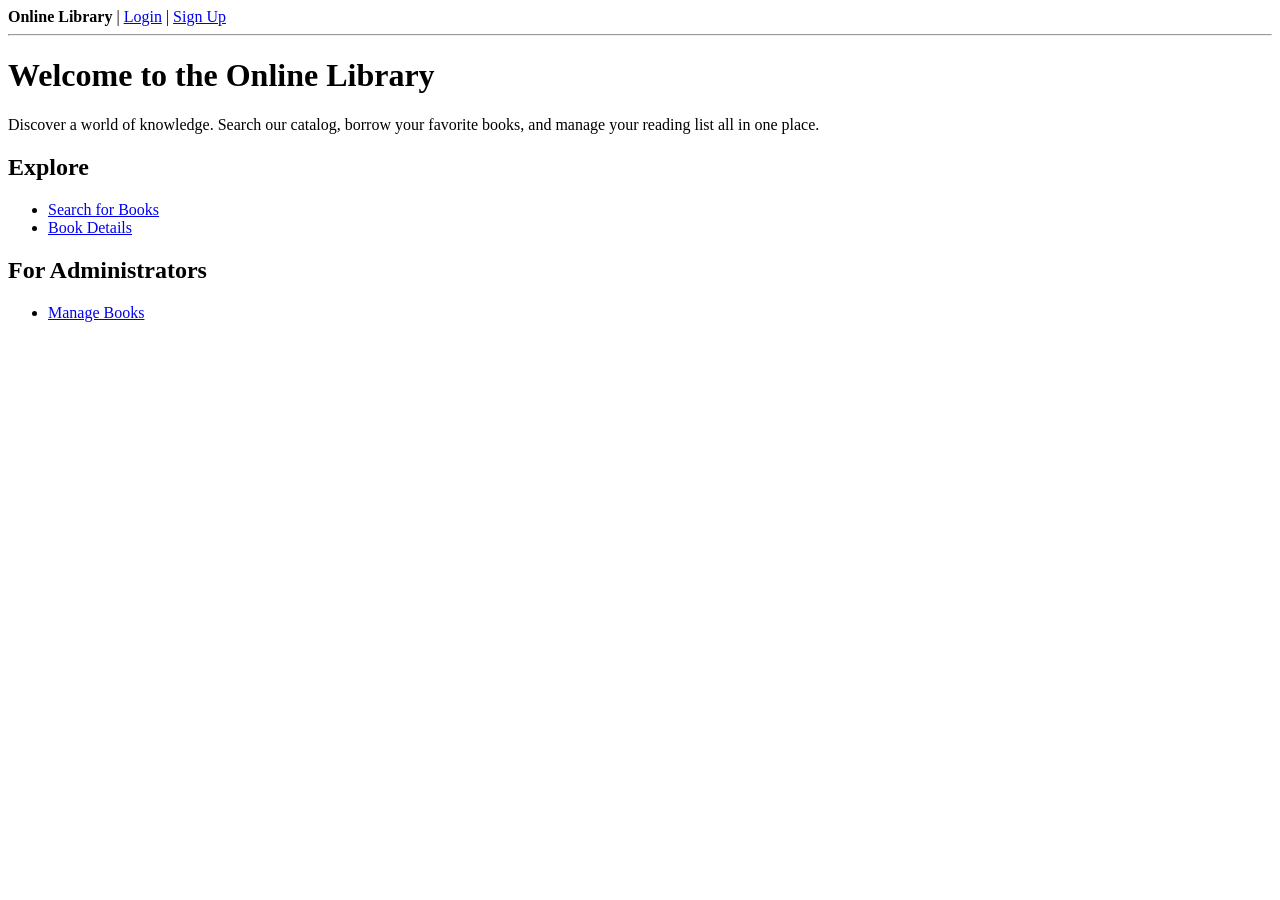
==== index.html @ 1f73c707 "Update index.html" ====
<!DOCTYPE html>
<html lang="en">
<head>
    <meta charset="UTF-8">
    <title>Online Library - Home</title>
</head>
<body>
    <nav class="navbar">
        <b>Online Library</b> | 
        <a href="pages/login.html">Login</a> | 
        <a href="pages/signup.html">Sign Up</a>
    </nav>
    <hr>

    <main class="container">
        <h1>Welcome to the Online Library</h1>
        <p>Discover a world of knowledge. Search our catalog, borrow your favorite books, and manage your reading list all in one place.</p>
        
        <section>
            <h2>Explore</h2>
            <ul>
                <li><a href="pages/search_books.html">Search for Books</a></li>
                <li><a href="pages/book_details.html">Book Details</a></li>
            </ul>
        </section>
        
        <section>
            <h2>For Administrators</h2>
            <ul>
                <li><a href="pages/admin_books.html">Manage Books</a></li>
            </ul>
        </section>
    </main>
</body>
</html>
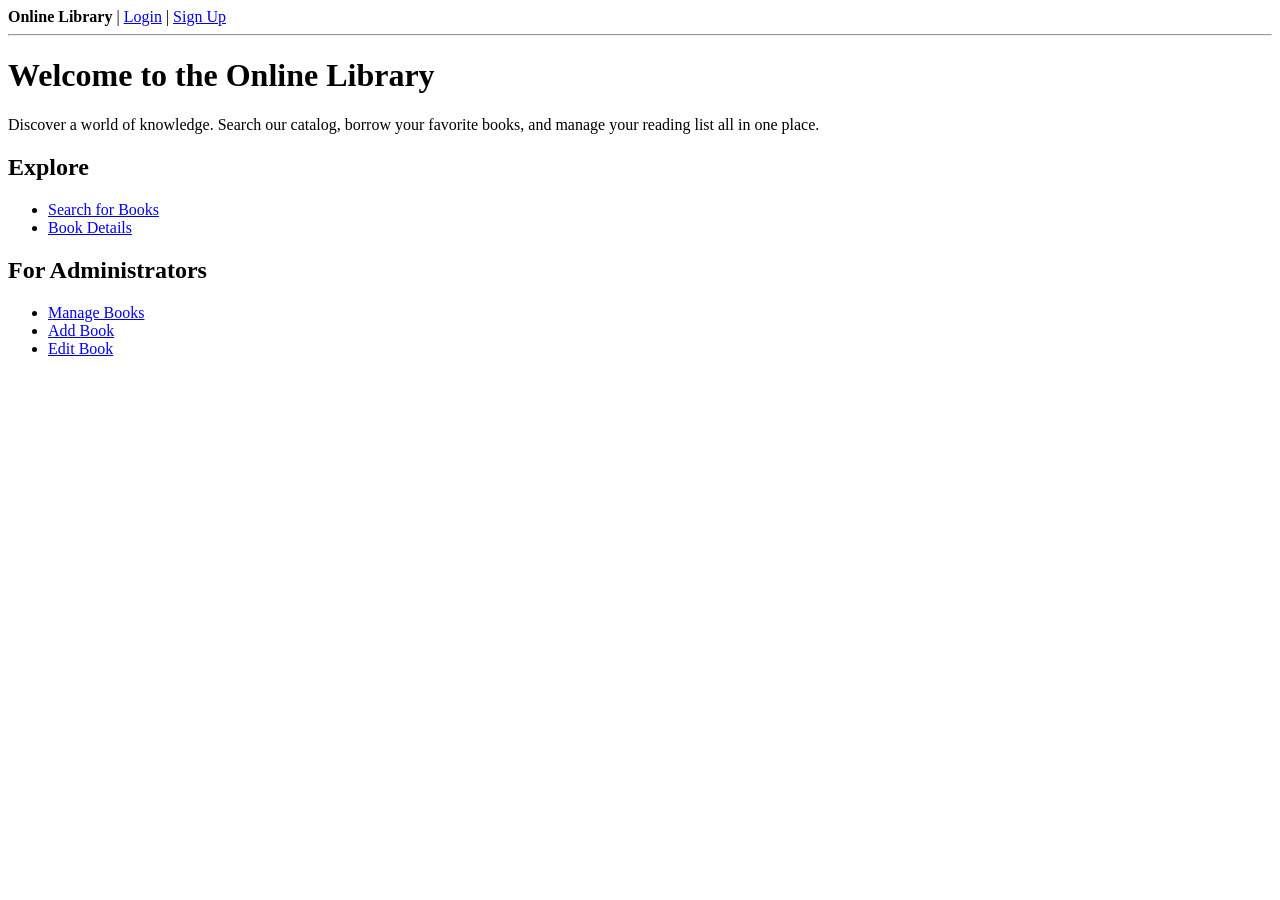
==== commit f2a2ecab: "Update index.html" ====
--- a/index.html
+++ b/index.html
@@ -28,6 +28,8 @@
             <h2>For Administrators</h2>
             <ul>
                 <li><a href="pages/admin_books.html">Manage Books</a></li>
+                <li><a href="pages/add_book.html">Add Book</a></li>
+                <li><a href="pages/edit_book.html">Edit Book</a></li>
             </ul>
         </section>
     </main>
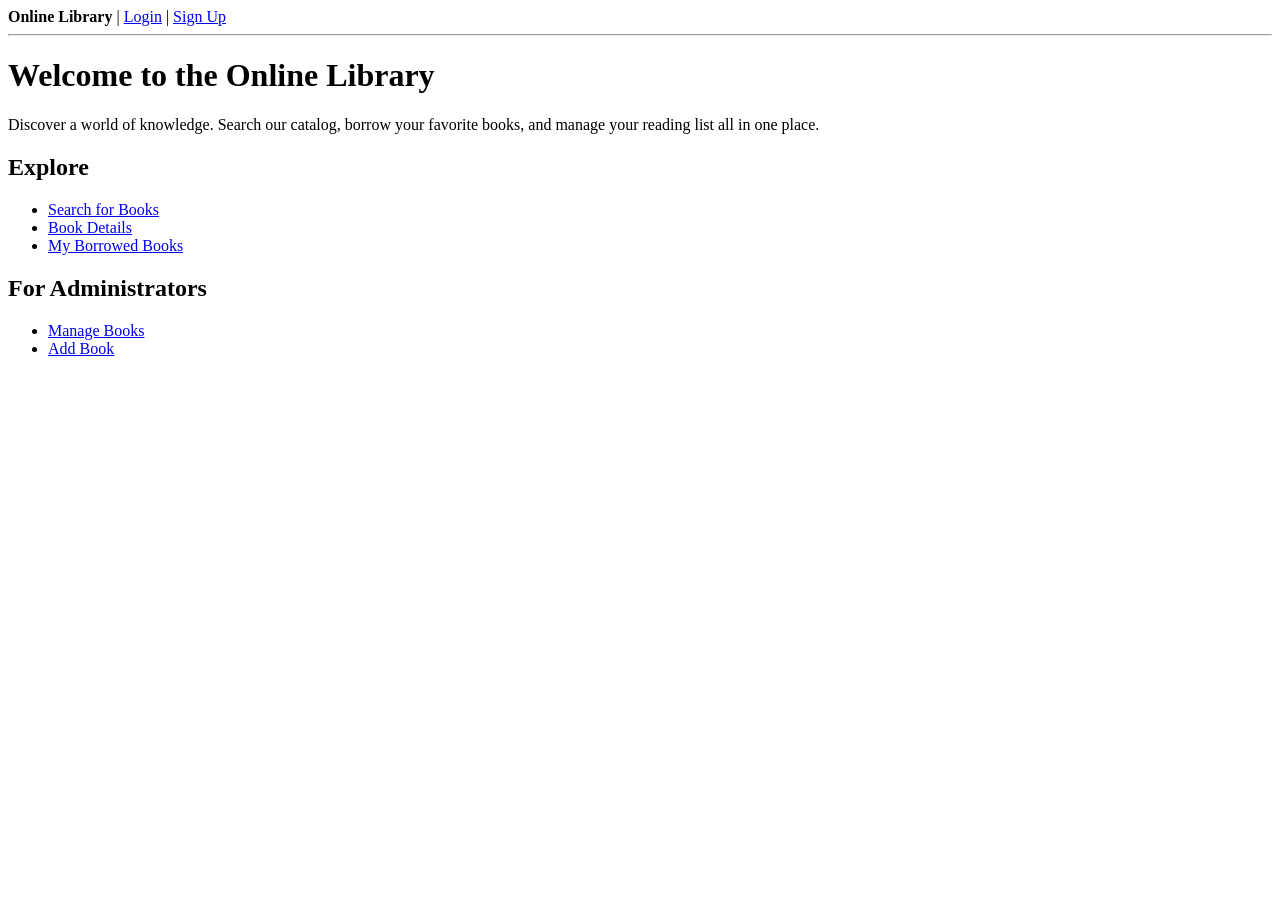
==== commit 2cbc8dc6: "fix some issues and make combine the whole project together" ====
--- a/index.html
+++ b/index.html
@@ -21,6 +21,7 @@
             <ul>
                 <li><a href="pages/search_books.html">Search for Books</a></li>
                 <li><a href="pages/book_details.html">Book Details</a></li>
+                <li><a href="pages/user_borrowed.html">My Borrowed Books</a></li>
             </ul>
         </section>
         
@@ -29,7 +30,6 @@
             <ul>
                 <li><a href="pages/admin_books.html">Manage Books</a></li>
                 <li><a href="pages/add_book.html">Add Book</a></li>
-                <li><a href="pages/edit_book.html">Edit Book</a></li>
             </ul>
         </section>
     </main>
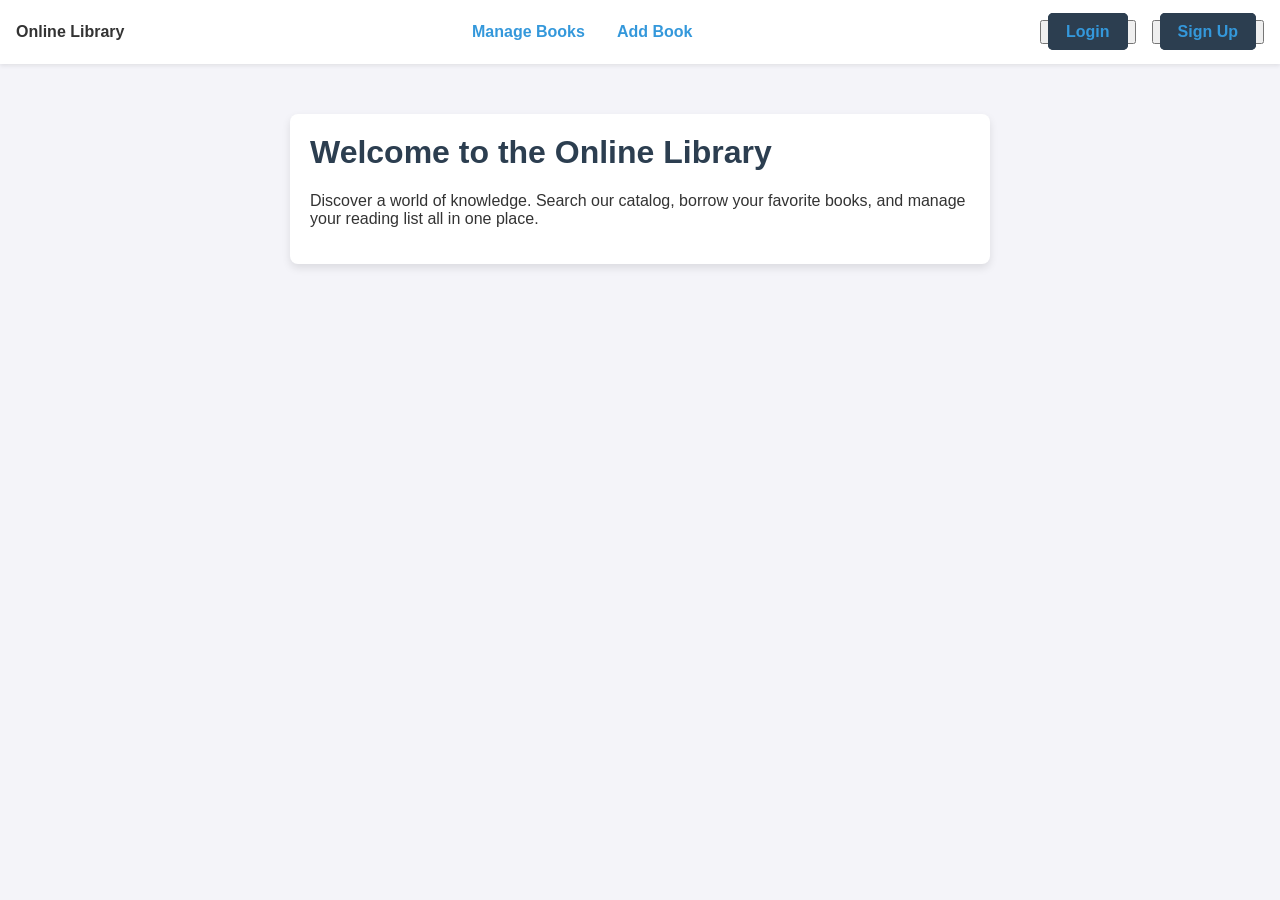
==== commit 5958d151: "navbar css and finished login and signUp" ====
--- a/index.html
+++ b/index.html
@@ -1,37 +1,32 @@
 <!DOCTYPE html>
 <html lang="en">
 <head>
+    <link rel="stylesheet" href="style.css">
     <meta charset="UTF-8">
     <title>Online Library - Home</title>
 </head>
 <body>
     <nav class="navbar">
-        <b>Online Library</b> | 
-        <a href="pages/login.html">Login</a> | 
-        <a href="pages/signup.html">Sign Up</a>
+        <b>Online Library</b>
+        <ul class="pageOptions">
+            <li><a href="pages/admin_books.html">Manage Books</a></li>
+            <li><a href="pages/add_book.html">Add Book</a></li>
+        </ul>
+        <div id="adminBeforeAuth" class="logContainer">
+            <button><a href="pages/login.html" class="navbarBtns">Login</a></button>
+            <button><a href="pages/signup.html" class="navbarBtns">Sign Up</a></button>
+        </div>
+
+        <div id="adminAfterAuth" class="logContainer">
+            <button id="adminLogOutBtn" class="navbarBtns">Log Out</button>
+        </div>
     </nav>
-    <hr>
 
     <main class="container">
         <h1>Welcome to the Online Library</h1>
         <p>Discover a world of knowledge. Search our catalog, borrow your favorite books, and manage your reading list all in one place.</p>
-        
-        <section>
-            <h2>Explore</h2>
-            <ul>
-                <li><a href="pages/search_books.html">Search for Books</a></li>
-                <li><a href="pages/book_details.html">Book Details</a></li>
-                <li><a href="pages/user_borrowed.html">My Borrowed Books</a></li>
-            </ul>
-        </section>
-        
-        <section>
-            <h2>For Administrators</h2>
-            <ul>
-                <li><a href="pages/admin_books.html">Manage Books</a></li>
-                <li><a href="pages/add_book.html">Add Book</a></li>
-            </ul>
-        </section>
+
     </main>
+    <script src="main.js"></script>
 </body>
 </html>
--- a/style.css
+++ b/style.css
@@ -0,0 +1,170 @@
+/*
+#7c5140
+#a8887b
+#d4c2bb
+*/
+
+:root {
+    --primary-color: #2c3e50;
+    --secondary-color: #3498db;
+    --background-color: #f4f4f9;
+    --text-color: #333333;
+    --error-color: #e74c3c;
+    --font-family: Arial, sans-serif;
+}
+
+* {
+    box-sizing: border-box;
+}
+
+body {
+    font-family: var(--font-family), sans-serif;
+    background-color: var(--background-color);
+    color: var(--text-color);
+    margin: 0;
+    padding: 0;
+
+}
+
+
+a {
+    text-decoration: none;
+}
+
+ul {
+    list-style-type: none;
+    padding: 0;
+    margin: 0;
+}
+
+.container {
+    max-width: 700px;
+    margin: 20px auto;
+    padding: 20px;
+    background: white;
+    border-radius: 8px;
+    box-shadow: 0 4px 8px rgba(0, 0, 0, 0.1);
+}
+
+.navbar {
+    display: flex;
+    align-items: center;
+    justify-content: space-between;
+    gap: 10px;
+    padding: 20px 16px;
+    background: white;
+    box-shadow: 0 2px 4px rgba(0, 0, 0, 0.08);
+    margin-bottom: 50px;
+}
+
+.navbar a {
+    color: var(--secondary-color);
+    font-weight: 600;
+}
+
+.navbar a:visited {
+    color: var(--secondary-color);
+}
+
+.navbar a:hover {
+    color: var(--primary-color);
+}
+
+.nav-container {
+
+    justify-content: space-between;
+    align-items: center;
+
+}
+
+.hidden {
+    display: none !important;
+}
+
+.brand {
+    font-weight: 700;
+    color: var(--primary-color);
+    margin-right: 8px;
+}
+
+.btn {
+    background-color: var(--secondary-color);
+    color: white;
+    padding: 10px 15px;
+    border: none;
+    border-radius: 4px;
+    cursor: pointer;
+    font-weight: 600;
+}
+
+.btn:hover {
+    background-color: var(--primary-color);
+}
+
+.form-group {
+    margin-bottom: 12px;
+    display: flex;
+    flex-direction: column;
+    gap: 6px;
+}
+
+input,
+select,
+textarea,
+button {
+    font: inherit;
+}
+
+input,
+select,
+textarea {
+    padding: 10px;
+    border: 1px solid #d0d5dd;
+    border-radius: 4px;
+}
+
+.error {
+    color: var(--error-color);
+    font-size: 0.9rem;
+}
+
+article {
+    padding: 12px;
+    border: 1px solid #e0e0e0;
+    border-radius: 6px;
+    margin-bottom: 10px;
+    background: #ffffff;
+}
+
+h1,
+h2,
+h3,
+h4 {
+    color: var(--primary-color);
+    margin-top: 0;
+}
+
+
+.pageOptions {
+    display: flex;
+    gap: 2rem;
+}
+
+.navbarBtns {
+    text-decoration: none;
+    background-color: var(--primary-color);
+    color: #fff;
+    padding: 0.5rem 1rem;
+    border: 2px solid var(--primary-color);
+    border-radius: 5px;
+    transition: 0.5s;
+}
+.navbarBtns:hover {
+    background-color: var(--secondary-color)
+}
+
+.logContainer {
+    display: flex;
+    gap: 1rem;
+
+}
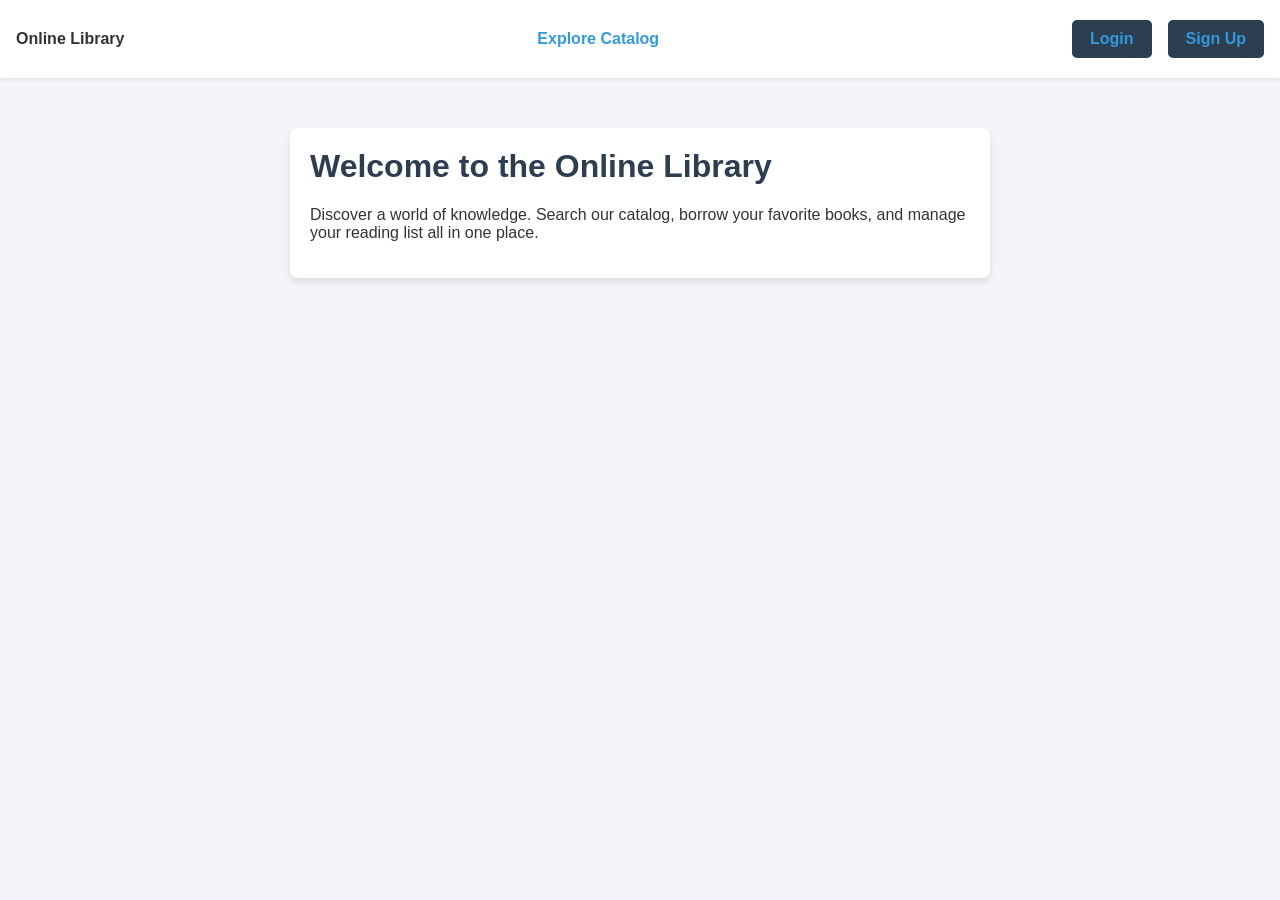
==== commit 68692333: "update some logic and finish missing things" ====
--- a/index.html
+++ b/index.html
@@ -1,32 +1,31 @@
 <!DOCTYPE html>
 <html lang="en">
 <head>
-    <link rel="stylesheet" href="style.css">
+    <link rel="stylesheet" href="css/style.css">
     <meta charset="UTF-8">
     <title>Online Library - Home</title>
 </head>
 <body>
     <nav class="navbar">
         <b>Online Library</b>
-        <ul class="pageOptions">
-            <li><a href="pages/admin_books.html">Manage Books</a></li>
-            <li><a href="pages/add_book.html">Add Book</a></li>
+        <ul class="pageOptions" id="navLinks">
+            <!-- Dynamically injected links based on role -->
         </ul>
-        <div id="adminBeforeAuth" class="logContainer">
-            <button><a href="pages/login.html" class="navbarBtns">Login</a></button>
-            <button><a href="pages/signup.html" class="navbarBtns">Sign Up</a></button>
+        <div id="beforeAuth" class="logContainer hidden">
+            <a href="pages/login.html" class="navbarBtns">Login</a>
+            <a href="pages/signup.html" class="navbarBtns">Sign Up</a>
         </div>
 
-        <div id="adminAfterAuth" class="logContainer">
-            <button id="adminLogOutBtn" class="navbarBtns">Log Out</button>
+        <div id="afterAuth" class="logContainer hidden">
+            <span id="userGreeting" style="margin-right: 15px;"></span>
+            <button id="logOutBtn" class="navbarBtns">Log Out</button>
         </div>
     </nav>
 
     <main class="container">
         <h1>Welcome to the Online Library</h1>
         <p>Discover a world of knowledge. Search our catalog, borrow your favorite books, and manage your reading list all in one place.</p>
-
     </main>
-    <script src="main.js"></script>
+    <script src="js/main.js"></script>
 </body>
 </html>
--- a/css/style.css
+++ b/css/style.css
@@ -0,0 +1,200 @@
+:root {
+    --primary-color: #2c3e50;
+    --secondary-color: #3498db;
+    --background-color: #f4f4f9;
+    --text-color: #333333;
+    --error-color: #e74c3c;
+    --font-family: Arial, sans-serif;
+}
+
+* {
+    box-sizing: border-box;
+}
+
+body {
+    font-family: var(--font-family), sans-serif;
+    background-color: var(--background-color);
+    color: var(--text-color);
+    margin: 0;
+    padding: 0;
+}
+
+a {
+    text-decoration: none;
+}
+
+ul {
+    list-style-type: none;
+    padding: 0;
+    margin: 0;
+}
+
+.container {
+    max-width: 700px;
+    margin: 20px auto;
+    padding: 20px;
+    background: white;
+    border-radius: 8px;
+    box-shadow: 0 4px 8px rgba(0, 0, 0, 0.1);
+}
+
+.navbar {
+    display: flex;
+    align-items: center;
+    justify-content: space-between;
+    gap: 10px;
+    padding: 20px 16px;
+    background: white;
+    box-shadow: 0 2px 4px rgba(0, 0, 0, 0.08);
+    margin-bottom: 50px;
+}
+
+.navbar a {
+    color: var(--secondary-color);
+    font-weight: 600;
+}
+
+.navbar a:visited {
+    color: var(--secondary-color);
+}
+
+.navbar a:hover {
+    color: var(--primary-color);
+}
+
+.nav-container {
+    justify-content: space-between;
+    align-items: center;
+}
+
+.hidden {
+    display: none !important;
+}
+
+.brand {
+    font-weight: 700;
+    color: var(--primary-color);
+    margin-right: 8px;
+}
+
+.btn {
+    background-color: var(--secondary-color);
+    color: white;
+    padding: 10px 15px;
+    border: none;
+    border-radius: 4px;
+    cursor: pointer;
+    font-weight: 600;
+}
+
+.btn:hover {
+    background-color: var(--primary-color);
+}
+
+.form-group {
+    margin-bottom: 12px;
+    display: flex;
+    flex-direction: column;
+    gap: 6px;
+}
+
+input,
+select,
+textarea,
+button {
+    font: inherit;
+}
+
+input,
+select,
+textarea {
+    padding: 10px;
+    border: 1px solid #d0d5dd;
+    border-radius: 4px;
+    width: 100%;
+    margin-bottom: 10px;
+}
+
+.error {
+    color: var(--error-color);
+    font-size: 0.9rem;
+}
+
+article {
+    padding: 12px;
+    border: 1px solid #e0e0e0;
+    border-radius: 6px;
+    margin-bottom: 10px;
+    background: #ffffff;
+}
+
+.book-card {
+    transition: box-shadow 0.3s ease, transform 0.3s ease;
+}
+
+.book-card:hover {
+    box-shadow: 0 4px 12px rgba(0, 0, 0, 0.08);
+    transform: translateY(-2px);
+}
+
+h1,
+h2,
+h3,
+h4 {
+    color: var(--primary-color);
+    margin-top: 0;
+}
+
+.pageOptions {
+    display: flex;
+    gap: 2rem;
+}
+
+.navbarBtns {
+    text-decoration: none;
+    background-color: var(--primary-color);
+    color: #fff;
+    padding: 0.5rem 1rem;
+    border: 2px solid var(--primary-color);
+    border-radius: 5px;
+    transition: 0.5s;
+    cursor: pointer;
+}
+
+.navbarBtns a {
+    color: #fff !important;
+}
+
+.navbarBtns:hover {
+    background-color: var(--secondary-color);
+}
+
+.logContainer {
+    display: flex;
+    gap: 1rem;
+    align-items: center;
+}
+
+table {
+    width: 100%;
+    border-collapse: collapse;
+    margin-top: 20px;
+}
+
+table, th, td {
+    border: 1px solid #ddd;
+}
+
+th, td {
+    padding: 12px;
+    text-align: left;
+}
+
+th {
+    background-color: #f2f2f2;
+}
+
+.form-container {
+    max-width: 500px;
+    margin: 0 auto;
+}
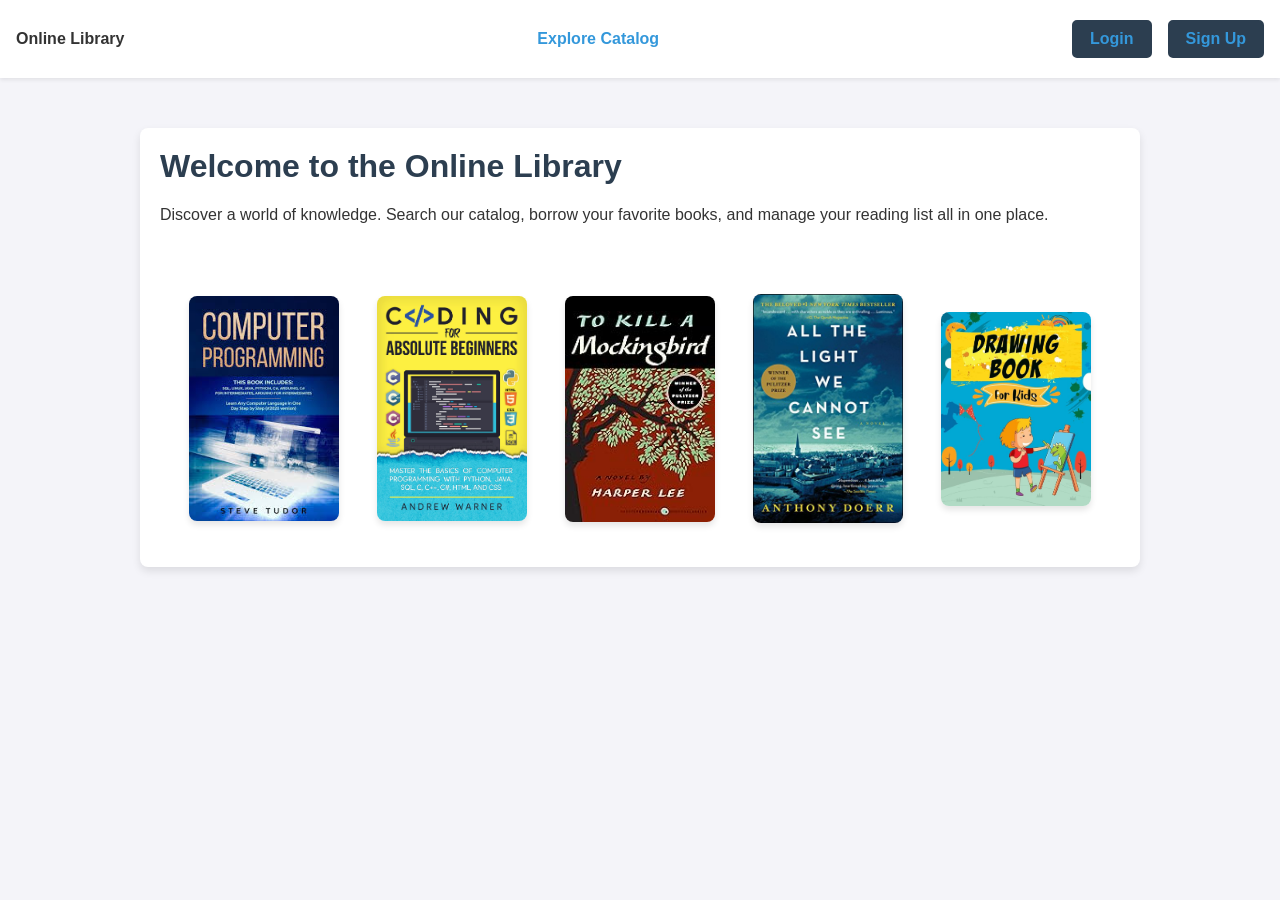
==== commit 2d6f9b16: "css media queries and cards" ====
--- a/index.html
+++ b/index.html
@@ -1,7 +1,9 @@
 <!DOCTYPE html>
 <html lang="en">
 <head>
+
     <link rel="stylesheet" href="css/style.css">
+    <link rel="stylesheet" href="css/queries.css">
     <meta charset="UTF-8">
     <title>Online Library - Home</title>
 </head>
@@ -23,9 +25,32 @@
     </nav>
 
     <main class="container">
-        <h1>Welcome to the Online Library</h1>
-        <p>Discover a world of knowledge. Search our catalog, borrow your favorite books, and manage your reading list all in one place.</p>
+        <div class="homeWelcome">
+            <h1>Welcome to the Online Library</h1>
+            <p>Discover a world of knowledge. Search our catalog, borrow your favorite books, and manage your reading list all in one place.</p>
+        </div>
+        <div class="cards">
+            <a href="pages/book_details.html">
+                <img src="images/img1.jpg" alt="programming book" class="img">
+            </a>
+            <a href="pages/book_details.html">
+                <img src="images/img2.jpg" alt="coding book" class="img">
+            </a>
+            <a href="pages/book_details.html">
+                <img src="images/img3.jpg" alt="literature book" class="img">
+            </a>
+            <a href="pages/book_details.html">
+                <img src="images/img4.jpg" alt="literature book" class="img">
+            </a>
+            <a href="pages/book_details.html">
+                <img src="images/img5.jpg" alt="kids coloring book" class="img">
+            </a>
+
+        </div>
     </main>
+    <footer>
+
+    </footer>
     <script src="js/main.js"></script>
 </body>
 </html>
--- a/css/style.css
+++ b/css/style.css
@@ -30,11 +30,12 @@
 }
 
 .container {
-    max-width: 700px;
-    margin: 20px auto;
+    max-width: 1000px;
+    margin: 0 auto;
     padding: 20px;
     background: white;
     border-radius: 8px;
+    box-sizing: border-box;
     box-shadow: 0 4px 8px rgba(0, 0, 0, 0.1);
 }
 
@@ -85,6 +86,8 @@
     border-radius: 4px;
     cursor: pointer;
     font-weight: 600;
+    box-sizing: border-box;
+    width: 100%
 }
 
 .btn:hover {
@@ -103,6 +106,7 @@
 textarea,
 button {
     font: inherit;
+    width: 100%
 }
 
 input,
@@ -189,12 +193,85 @@
     padding: 12px;
     text-align: left;
 }
-
 th {
     background-color: #f2f2f2;
 }
 
-.form-container {
-    max-width: 500px;
-    margin: 0 auto;
-}
+.formContainer {
+    min-width: 450px;
+    display: flex;
+    flex-direction: column;
+    justify-content: center;
+    align-items: center;
+    position: absolute;
+    transform: translate(50%, 10%);
+    right: 50%;
+    top: 5%;
+    border: 2px solid var(--primary-color);
+    border-radius: 10%;
+    padding: 5rem;
+}
+.formContainer a {
+    color: var(--secondary-color);
+}
+.formContainer a:hover {
+    color: var(--primary-color);
+}
+
+.checkBox-wrapper {
+    display: flex;
+    align-items: center;
+    justify-content: center;
+    gap: 10px;
+    margin: 15px 0;
+}
+
+.checkbox-wrapper input[type="checkbox"] {
+    width: 16px;
+    height: 16px;
+    cursor: pointer;
+    accent-color: var(--secondary-color); /* Blue color */
+}
+
+.checkbox-wrapper label {
+    cursor: pointer;
+    font-size: 16px;
+    color: var(--primary-color);
+    user-select: none;
+}
+
+.lobsterFont {
+    font-family: "Lobster", sans-serif;
+    font-size: 42px;
+}
+
+.errorMessages {
+    color: #e74c3c;
+}
+
+.homeWelcome {
+    margin-bottom: 50px;
+}
+
+.cards {
+    display: flex;
+    justify-content: space-around;
+    align-items: center;
+    gap: 20px;
+    padding: 20px;
+}
+
+.img {
+     max-width: 150px;
+     height: auto;
+     border-radius: 8px;
+     box-shadow: 0 4px 6px rgba(0, 0, 0, 0.1);
+     cursor: pointer;
+     transition: transform 0.3s ease, box-shadow 0.3s ease;
+ }
+
+.img:hover{
+    transform: scale(1.1);
+    box-shadow: 0 8px 12px rgba(0, 0, 0, 0.2);
+    z-index: 10;
+}
--- a/css/queries.css
+++ b/css/queries.css
@@ -0,0 +1,40 @@
+
+@media (max-width: 72rem) {
+    html {
+        font-size: 80%;
+    }
+}
+
+
+@media (max-width: 51rem) {
+    html {
+        font-size: 72%;
+    }
+    .cards {
+        max-width: 800px;
+        flex-direction: column;
+        flex-wrap: wrap;
+    }
+}
+
+
+@media (max-width: 43rem) {
+    html {
+        font-size: 56%
+    }
+    .img{
+        width: 100px;
+    }
+    .cards {
+        max-width: 600px;
+    }
+}
+
+@media (max-width: 34rem) {
+    html {
+        font-size: 37.5%;
+    }
+    .img{
+        width: 80px;
+    }
+}
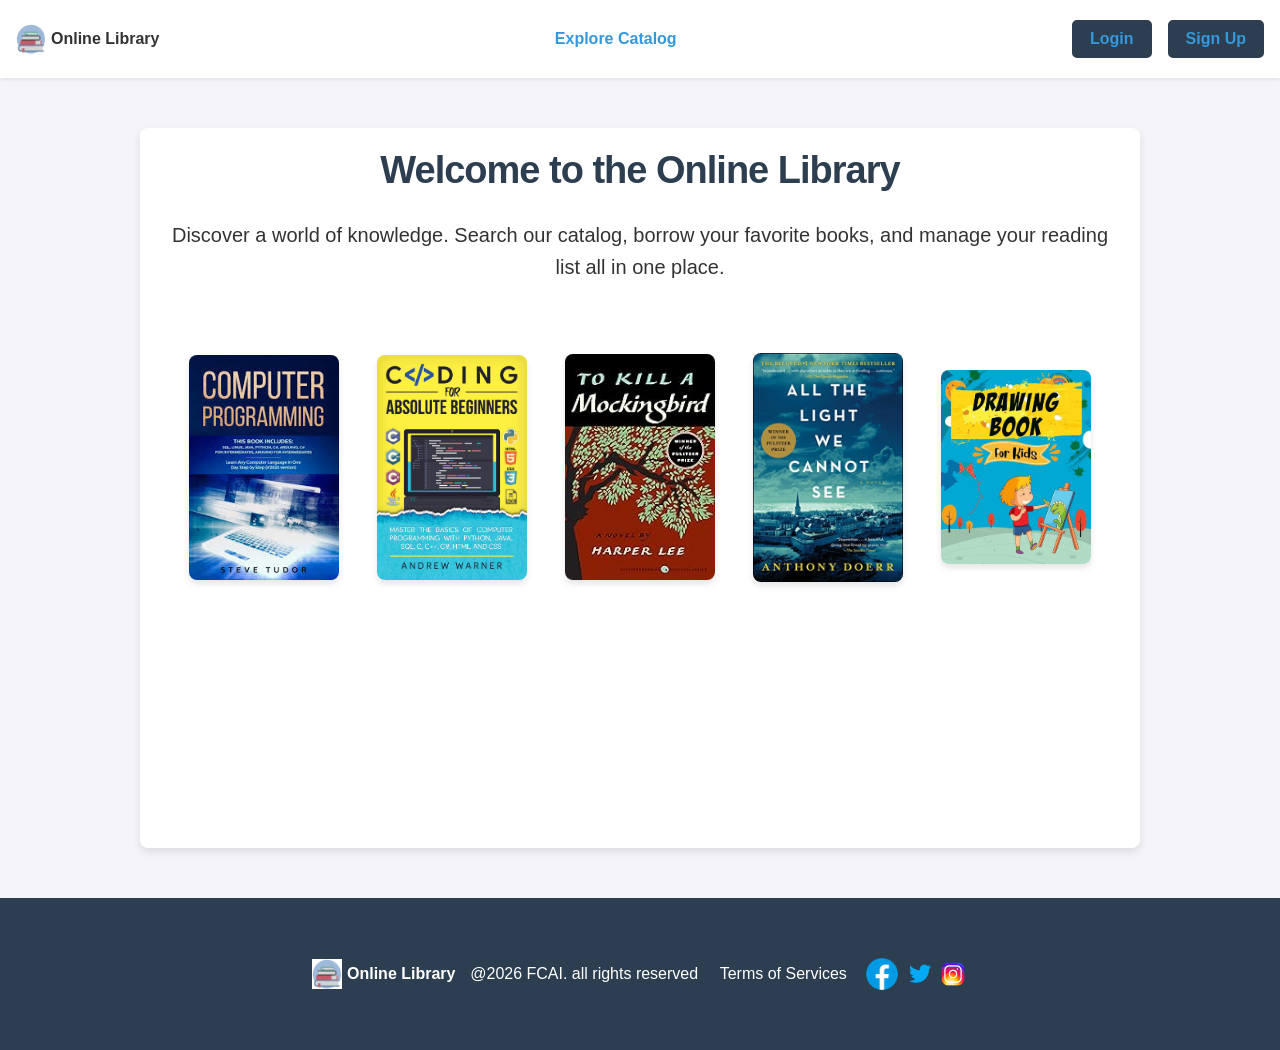
==== commit 07170548: "added footer and website icon" ====
--- a/index.html
+++ b/index.html
@@ -1,15 +1,18 @@
 <!DOCTYPE html>
 <html lang="en">
 <head>
-
     <link rel="stylesheet" href="css/style.css">
     <link rel="stylesheet" href="css/queries.css">
+    <link rel="icon" type="image/x-icon" href="images/icon.png">
     <meta charset="UTF-8">
     <title>Online Library - Home</title>
 </head>
 <body>
     <nav class="navbar">
-        <b>Online Library</b>
+        <div class="iconName">
+            <img src="images/icon.png" alt="icon" width="30px">
+            <b>Online Library</b>
+        </div>
         <ul class="pageOptions" id="navLinks">
             <!-- Dynamically injected links based on role -->
         </ul>
@@ -24,31 +27,44 @@
         </div>
     </nav>
 
-    <main class="container">
+    <main class="container" id="homeContainer">
         <div class="homeWelcome">
             <h1>Welcome to the Online Library</h1>
-            <p>Discover a world of knowledge. Search our catalog, borrow your favorite books, and manage your reading list all in one place.</p>
+            <p class="headerText">Discover a world of knowledge. Search our catalog, borrow your favorite books, and manage your reading list all in one place.</p>
         </div>
         <div class="cards">
-            <a href="pages/book_details.html">
+            <a href="pages/search_books.html">
                 <img src="images/img1.jpg" alt="programming book" class="img">
             </a>
-            <a href="pages/book_details.html">
+            <a href="pages/search_books.html">
                 <img src="images/img2.jpg" alt="coding book" class="img">
             </a>
-            <a href="pages/book_details.html">
+            <a href="pages/search_books.html">
                 <img src="images/img3.jpg" alt="literature book" class="img">
             </a>
-            <a href="pages/book_details.html">
+            <a href="pages/search_books.html">
                 <img src="images/img4.jpg" alt="literature book" class="img">
             </a>
-            <a href="pages/book_details.html">
+            <a href="pages/search_books.html">
                 <img src="images/img5.jpg" alt="kids coloring book" class="img">
             </a>
 
         </div>
     </main>
     <footer>
+        <div class="footer">
+            <div class="iconName">
+                <img src="images/icon.png" alt="icon" width="30px">
+                <b>Online Library</b>
+            </div>
+            <p>@2026 FCAI. all rights reserved </p>
+            <p>Terms of Services</p>
+            <div class="socialMediaIcons">
+                <img src="images/facebook.png" alt="Facebook icon" width="40px">
+                <img src="images/twitter.png" alt="Twitter icon" width="30px">
+                <img src="images/instagram.png" alt="Instagram icon" width="30px">
+            </div>
+        </div>
 
     </footer>
     <script src="js/main.js"></script>
--- a/css/style.css
+++ b/css/style.css
@@ -29,14 +29,33 @@
     margin: 0;
 }
 
+h1 {
+    font-size: 38px;
+    letter-spacing: -1px;
+    line-height: 1.2;
+}
+
+p {
+    margin: 0 auto;
+    line-height: 1.6;
+}
+
+.headerText {
+    font-size: 20px;
+}
+
 .container {
     max-width: 1000px;
-    margin: 0 auto;
+    margin: 0 auto 50px;
     padding: 20px;
     background: white;
     border-radius: 8px;
     box-sizing: border-box;
     box-shadow: 0 4px 8px rgba(0, 0, 0, 0.1);
+}
+
+#homeContainer {
+    min-height: 80vh;
 }
 
 .navbar {
@@ -251,6 +270,7 @@
 
 .homeWelcome {
     margin-bottom: 50px;
+    text-align: center;
 }
 
 .cards {
@@ -259,6 +279,7 @@
     align-items: center;
     gap: 20px;
     padding: 20px;
+    margin-bottom: 20px;
 }
 
 .img {
@@ -274,4 +295,32 @@
     transform: scale(1.1);
     box-shadow: 0 8px 12px rgba(0, 0, 0, 0.2);
     z-index: 10;
-}+}
+
+.iconName{
+    display: flex;
+    align-items: center;
+    gap: 5px;
+
+}
+
+.socialMediaIcons {
+    display: flex;
+    align-items: center;
+    gap: 0.2rem;
+}
+
+footer {
+    width: 100%;
+    background-color: var(--primary-color);
+    color: #fff;
+    text-align: center;
+}
+.footer {
+    position: relative;
+    margin: 0 16rem;
+    display: flex;
+    gap: 0.5rem;
+    padding: 3.5rem;
+    align-items: center;
+}
--- a/css/queries.css
+++ b/css/queries.css
@@ -1,40 +1,57 @@
+/* Fixed responsive design to prevent microscopic text and broken layouts */
 
 @media (max-width: 72rem) {
-    html {
-        font-size: 80%;
+    .cards {
+        flex-wrap: wrap; /* Allow image cards to wrap naturally */
+    }
+    .footer {
+        margin: 0 auto;
+        gap: 2rem;
+        flex-wrap: wrap;
+        padding: 2rem;
     }
 }
 
-
 @media (max-width: 51rem) {
-    html {
-        font-size: 72%;
+    .navbar {
+        flex-direction: column; /* Stack the navbar items on smaller screens */
+        gap: 15px;
     }
     .cards {
-        max-width: 800px;
-        flex-direction: column;
         flex-wrap: wrap;
+        justify-content: center;
     }
+
 }
 
+@media (max-width: 43rem) {
+    .img {
+        width: 120px; /* Shrink images gracefully for mobile */
+    }
+    .container {
+        margin: 10px;
+        padding: 15px;
+    }
+    .pageOptions {
+        flex-wrap: wrap;
+        justify-content: center;
+        gap: 15px;
+    }
 
-@media (max-width: 43rem) {
-    html {
-        font-size: 56%
-    }
-    .img{
-        width: 100px;
-    }
-    .cards {
-        max-width: 600px;
-    }
 }
 
 @media (max-width: 34rem) {
-    html {
-        font-size: 37.5%;
+    .img {
+        width: 100px;
     }
-    .img{
-        width: 80px;
+    .logContainer {
+        flex-direction: column;
+        width: 100%;
+    }
+    .logContainer .navbarBtns {
+        width: 100%;
+        text-align: center;
+        display: block;
+        box-sizing: border-box;
     }
 }
